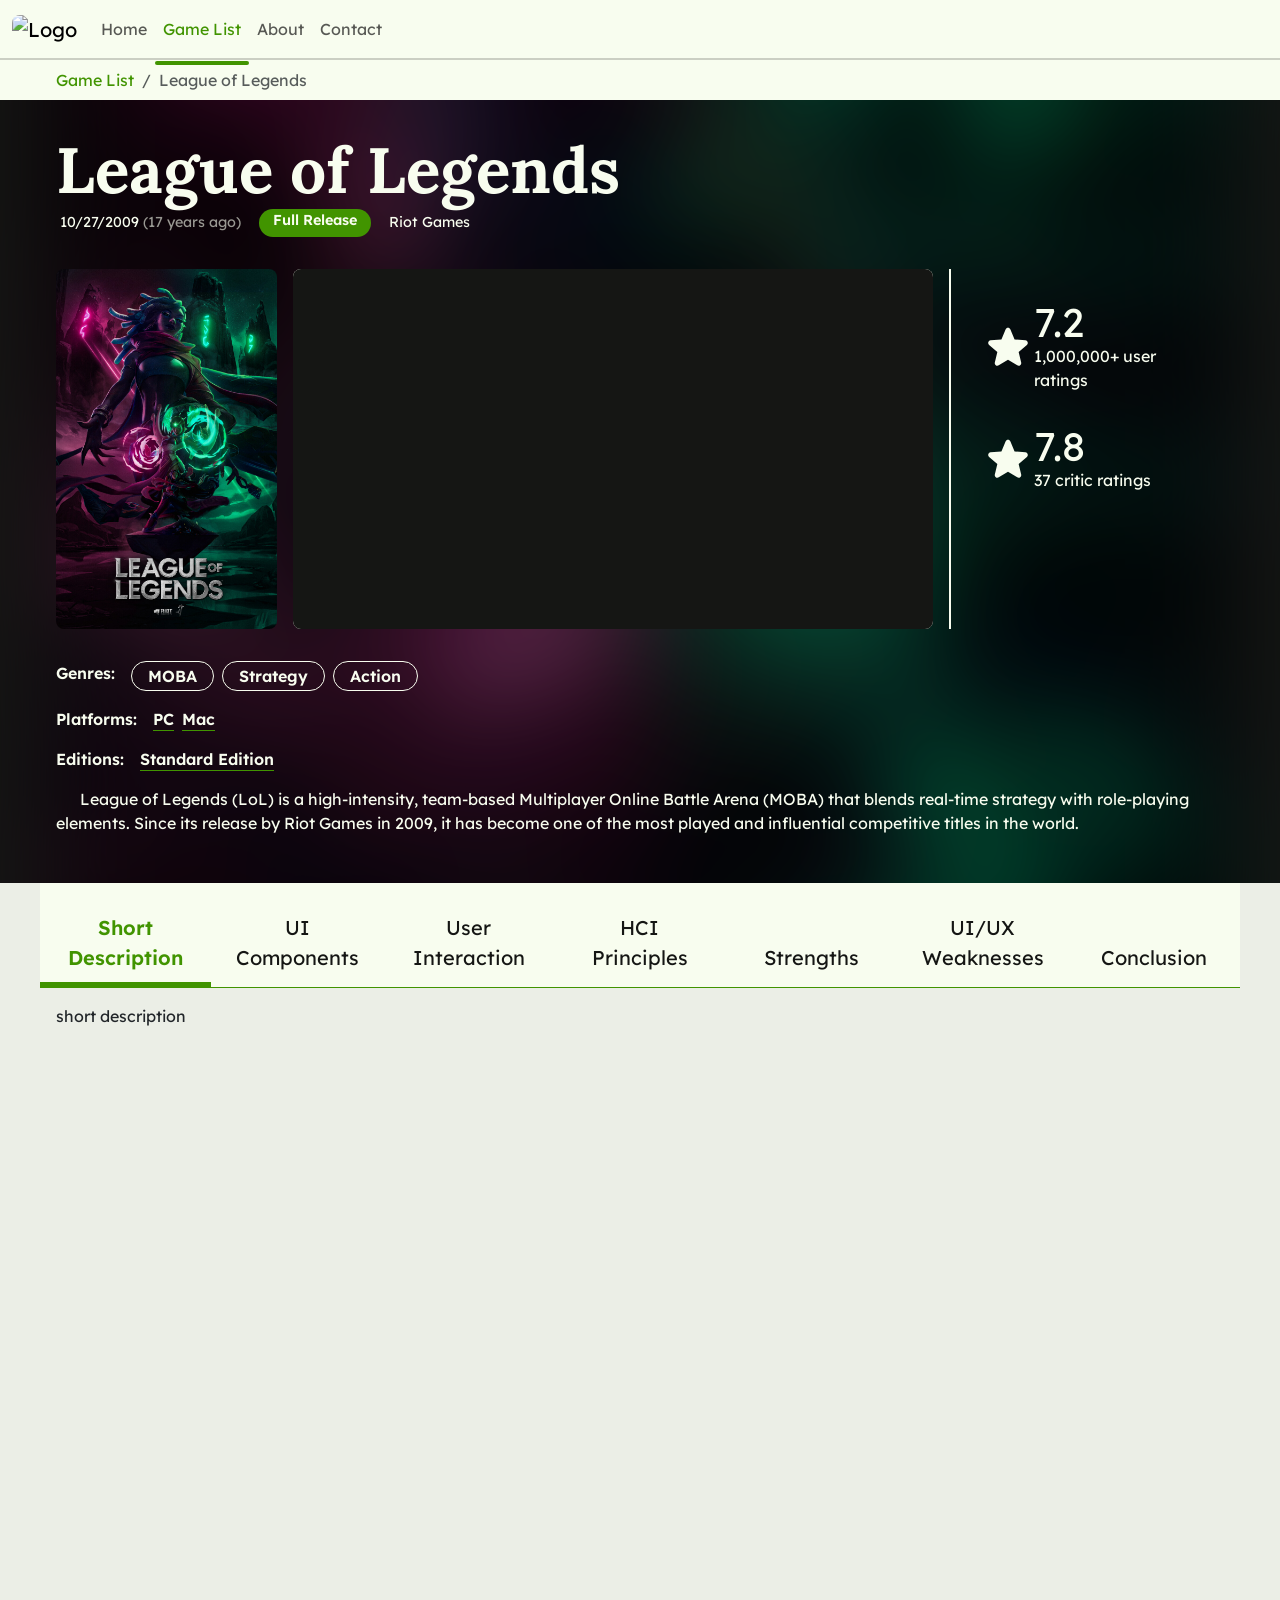
==== src/pages/gamesList/littleNightmares.html @ 5d8f6d29 "added 6 more pages" ====
<!doctype html>
<html lang="en">
  <head>
    <meta charset="UTF-8" />
    <meta name="viewport" content="width=device-width, initial-scale=1.0" />

    <link rel="preconnect" href="https://fonts.googleapis.com" />
    <link rel="preconnect" href="https://fonts.gstatic.com" crossorigin />
    <link
      href="https://fonts.googleapis.com/css2?family=DM+Serif+Display:ital@0;1&family=Inter:ital,opsz,wght@0,14..32,100..900;1,14..32,100..900&family=Lexend:wght@100..900&family=Lora:ital,wght@0,400..700;1,400..700&family=Manrope:wght@200..800&family=Spectral:ital,wght@0,200;0,300;0,400;0,500;0,600;0,700;0,800;1,200;1,300;1,400;1,500;1,600;1,700;1,800&display=swap"
      rel="stylesheet"
    />

    <link
      href="https://cdn.jsdelivr.net/npm/bootstrap@5.3.8/dist/css/bootstrap.min.css"
      rel="stylesheet"
      integrity="sha384-sRIl4kxILFvY47J16cr9ZwB07vP4J8+LH7qKQnuqkuIAvNWLzeN8tE5YBujZqJLB"
      crossorigin="anonymous"
    />
    <script
      src="https://cdn.jsdelivr.net/npm/bootstrap@5.3.8/dist/js/bootstrap.bundle.min.js"
      integrity="sha384-FKyoEForCGlyvwx9Hj09JcYn3nv7wiPVlz7YYwJrWVcXK/BmnVDxM+D2scQbITxI"
      crossorigin="anonymous"
    ></script>

    <link rel="stylesheet" href="../../styles/styles.css" type="text/css" />
    <link
      rel="stylesheet"
      href="../../styles/sizeChecker.css"
      type="text/css"
    />
    <link rel="stylesheet" href="../../styles/game.css" type="text/css" />

    <title id="title">League of Legends - GameUX</title>
  </head>

  <body>
    <header>
      <nav class="navbar navbar-light navbar-expand-lg">
        <div class="container-fluid">
          <a class="navbar-brand" href="../../index.html">
            <img
              src="../../../public/gameux.png"
              alt="Logo"
              class="navbar-logo"
            />
          </a>
          <button
            class="navbar-toggler"
            type="button"
            data-bs-toggle="collapse"
            data-bs-target="#navbarSupportedContent"
            aria-controls="navbarSupportedContent"
            aria-expanded="false"
            aria-label="Toggle navigation"
          >
            <span class="navbar-toggler-icon" style="width: 1em"></span>
          </button>
          <div class="collapse navbar-collapse" id="navbarSupportedContent">
            <ul class="navbar-nav">
              <li class="nav-item">
                <a class="nav-link" href="../../index.html">Home</a>
              </li>
              <li class="nav-item">
                <a class="nav-link active" href="../gameList.html">Game List</a>
              </li>
              <li class="nav-item"><a class="nav-link" href="#">About</a></li>
              <li class="nav-item"><a class="nav-link" href="#">Contact</a></li>
            </ul>
          </div>
        </div>
      </nav>
    </header>

    <nav
      class="breadcrumb-nav"
      aria-label="breadcrumb"
    >
      <ol class="breadcrumb">
        <li class="breadcrumb-item">
          <a href="../gameList.html">Game List</a>
        </li>
        <li class="breadcrumb-item active game-name">League of Legends</li>
      </ol>
    </nav>

    <main>
      <article class="wide">
        <section class="header-section">
          <img class="game-poster-content game-poster-background-style" />
          <h1 class="game-name game-name-header">League of Legends</h1>
          <div class="game-header">
            <span class="game-header-cont">
              <div class="game-info-bar">
                <span class="game-date-info">
                  <span class="date-released">October 27, 2009</span>
                  <span class="days-ago"></span>
                </span>
                <span class="game-badge">Full Release</span>
                <span class="publisher">Riot Games</span>
              </div>
            </span>
            <div class="game-header-rating">
              <table class="game-critic-rating-cont">
                <tr>
                  <td rowspan="2">
                    <svg
                      xmlns="http://www.w3.org/2000/svg"
                      viewBox="0 0 24 24"
                      fill="currentColor"
                    >
                      <path
                        fill-rule="evenodd"
                        d="M10.788 3.21c.448-1.077 1.976-1.077 2.424 0l2.082 5.006 5.404.434c1.164.093 1.636 1.545.749 2.305l-4.117 3.527 1.257 5.273c.271 1.136-.964 2.033-1.96 1.425L12 18.354 7.373 21.18c-.996.608-2.231-.29-1.96-1.425l1.257-5.273-4.117-3.527c-.887-.76-.415-2.212.749-2.305l5.404-.434 2.082-5.005Z"
                        clip-rule="evenodd"
                      />
                    </svg>
                  </td>
                  <td class="game-critic-rating">0</td>
                </tr>
                <tr>
                  <td class="game-critic-ratings">0 critic ratings</td>
                </tr>
              </table>
            </div>
          </div>
          <div class="video-game-container">
            <a class="game-poster" id="game-poster">
              <img
                class="game-poster-img"
                id="game-poster-img"
                alt="LoL Poster"
              />
            </a>
            <div class="game-video-wrp">
              <video class="game-video" id="game-video" controls>
                <source type="video/mp4" id="game-video-source" />
                Your browser does not support the video tag.
              </video>
              <iframe
                class="game-video"
                id="game-video-yt"
                frameborder="0"
                allowfullscreen
                hidden
              ></iframe>
            </div>

            <div class="game-rating">
              <table class="game-user-rating-cont">
                <tr>
                  <td rowspan="2">
                    <svg
                      xmlns="http://www.w3.org/2000/svg"
                      viewBox="0 0 24 24"
                      fill="currentColor"
                    >
                      <path
                        fill-rule="evenodd"
                        d="M10.788 3.21c.448-1.077 1.976-1.077 2.424 0l2.082 5.006 5.404.434c1.164.093 1.636 1.545.749 2.305l-4.117 3.527 1.257 5.273c.271 1.136-.964 2.033-1.96 1.425L12 18.354 7.373 21.18c-.996.608-2.231-.29-1.96-1.425l1.257-5.273-4.117-3.527c-.887-.76-.415-2.212.749-2.305l5.404-.434 2.082-5.005Z"
                        clip-rule="evenodd"
                      />
                    </svg>
                  </td>
                  <td class="game-user-rating">0</td>
                </tr>
                <tr>
                  <td class="game-user-ratings">0 user ratings</td>
                </tr>
              </table>
              <table class="game-critic-rating-cont">
                <tr>
                  <td rowspan="2">
                    <svg
                      xmlns="http://www.w3.org/2000/svg"
                      viewBox="0 0 24 24"
                      fill="currentColor"
                    >
                      <path
                        fill-rule="evenodd"
                        d="M10.788 3.21c.448-1.077 1.976-1.077 2.424 0l2.082 5.006 5.404.434c1.164.093 1.636 1.545.749 2.305l-4.117 3.527 1.257 5.273c.271 1.136-.964 2.033-1.96 1.425L12 18.354 7.373 21.18c-.996.608-2.231-.29-1.96-1.425l1.257-5.273-4.117-3.527c-.887-.76-.415-2.212.749-2.305l5.404-.434 2.082-5.005Z"
                        clip-rule="evenodd"
                      />
                    </svg>
                  </td>
                  <td class="game-critic-rating">0</td>
                </tr>
                <tr>
                  <td class="game-critic-ratings">0 critic ratings</td>
                </tr>
              </table>
            </div>
          </div>

          <ul class="game-list-data">
            <li class="game-list-data-item">
              Genres:
              <ul id="genres"></ul>
            </li>
            <li class="game-list-data-item">
              Platforms:
              <ul id="platforms"></ul>
            </li>
            <li class="game-list-data-item">
              Editions:
              <ul id="editions"></ul>
            </li>
          </ul>
          <p class="game-description" id="game-description"></p>
        </section>
      </article>

      <article>
        <div class="game-info-nav-wrap">
          <button
            class="game-info-nav-arrow left"
            id="game-info-nav-left"
            type="button"
            aria-label="Scroll left"
            hidden
          >
            <svg
              xmlns="http://www.w3.org/2000/svg"
              viewBox="0 0 24 24"
              fill="currentColor"
              aria-hidden="true"
            >
              <path
                fill-rule="evenodd"
                d="M15.78 19.28a.75.75 0 0 1-1.06 0L8.22 12.78a.75.75 0 0 1 0-1.06l6.5-6.5a.75.75 0 1 1 1.06 1.06L9.81 12l5.97 5.72a.75.75 0 0 1 0 1.56Z"
                clip-rule="evenodd"
              />
            </svg>
          </button>
          <nav class="game-info-nav" id="game-info-nav">
            <label
              ><input
                type="radio"
                name="game-section"
                value="short-description"
                checked="checked"
              />
              Short Description</label
            >
            <label
              ><input type="radio" name="game-section" value="ui-components" />
              UI Components</label
            >
            <label
              ><input
                type="radio"
                name="game-section"
                value="user-interaction"
              />
              User Interaction</label
            >
            <label
              ><input type="radio" name="game-section" value="hci-principles" />
              HCI Principles</label
            >
            <label
              ><input type="radio" name="game-section" value="strengths" />
              Strengths</label
            >
            <label
              ><input
                type="radio"
                name="game-section"
                value="ui-ux-weaknesses"
              />
              UI/UX Weaknesses</label
            >
            <label
              ><input type="radio" name="game-section" value="conclusion" />
              Conclusion</label
            >
          </nav>
          <button
            class="game-info-nav-arrow right"
            id="game-info-nav-right"
            type="button"
            aria-label="Scroll right"
            hidden
          >
            <svg
              xmlns="http://www.w3.org/2000/svg"
              viewBox="0 0 24 24"
              fill="currentColor"
              aria-hidden="true"
            >
              <path
                fill-rule="evenodd"
                d="M8.22 4.72a.75.75 0 0 1 1.06 0l6.5 6.5a.75.75 0 0 1 0 1.06l-6.5 6.5a.75.75 0 0 1-1.06-1.06L14.19 12 8.22 6.28a.75.75 0 0 1 0-1.56Z"
                clip-rule="evenodd"
              />
            </svg>
          </button>

          <div class="game-sections-stage">
            <section class="game-sections" id="short-description">
              short description
            </section>
            <section class="game-sections" id="ui-components">
              UI components
            </section>
            <section class="game-sections" id="user-interaction">
              user interaction
            </section>
            <section class="game-sections" id="hci-principles">
              hci principles
            </section>
            <section class="game-sections" id="strengths">strengths</section>
            <section class="game-sections" id="ui-ux-weaknesses">
              ui/ux weaknesses
            </section>
            <section class="game-sections" id="conclusion">conclusion</section>
          </div>
        </div>
      </article>
    </main>

    <footer></footer>

    <script>
      // VARIABLES
      const GAMENAME = "League of Legends";
      const DATERELEASED = "10/27/2009";
      const PUBLISHER = "Riot Games";
      const BADGE = "Full Release";
      const POSTERURL = "../../../public/posters/leagueOfLegends_poster.jpg";
      const POSTERALTTEXT = "League of Legends Poster";
      const VIDEOURL = "../../../public/videos/leagueOfLegends_trailer.mp4";
      const VIDEOURLYT =
        "https://www.youtube.com/embed/aR-KAldshAE?si=5cvXJkO97hidScvu";
      const YTVID = true;

      const GAMEUSERSTARS = "7.2";
      const GAMEUSERRATINGS = "1,000,000+";

      const HASCRITICS = true;
      const GAMECRITICSTARS = "7.8";
      const GAMECRITICRATINGS = "37";

      const GENRES = ["MOBA", "Strategy", "Action"];
      const PLATFORMS = ["PC", "Mac"];
      const EDITIONS = ["Standard Edition"];

      const DESCRIPTION =
        "League of Legends (LoL) is a high-intensity, team-based Multiplayer Online Battle Arena (MOBA) that blends real-time strategy with role-playing elements. Since its release by Riot Games in 2009, it has become one of the most played and influential competitive titles in the world.";

      // -- Document Variables --
      const sectionRadios = Array.from(
        document.querySelectorAll('input[name="game-section"]'),
      );
      const gameSections = Array.from(
        document.querySelectorAll(".game-sections"),
      );
      const gameInfoNav = document.getElementById("game-info-nav");
      const gameInfoNavLeft = document.getElementById("game-info-nav-left");
      const gameInfoNavRight = document.getElementById("game-info-nav-right");

      // -- Implementation --
      document.getElementById("title").textContent = GAMENAME + " - GameUX"; // Set page title
      for (let el of document.getElementsByClassName("game-name")) {
        el.textContent = GAMENAME;
      } // Set game name
      for (let el of document.getElementsByClassName("date-released")) {
        el.textContent = DATERELEASED;
      } // Set date released
      for (let el of document.getElementsByClassName("publisher")) {
        el.textContent = PUBLISHER;
      } // Set publisher
      for (let el of document.getElementsByClassName("game-badge")) {
        el.textContent = BADGE;
      } // Set badge
      for (let el of document.getElementsByClassName("game-user-rating")) {
        el.textContent = GAMEUSERSTARS;
      } // Set user rating
      for (let el of document.getElementsByClassName("game-user-ratings")) {
        el.textContent = GAMEUSERRATINGS + " user ratings";
      } // Set user ratings
      for (let el of document.getElementsByClassName("game-critic-rating")) {
        el.textContent = GAMECRITICSTARS;
      } // Set critic rating
      for (let el of document.getElementsByClassName("game-critic-ratings")) {
        el.textContent = GAMECRITICRATINGS + " critic ratings";
      } // Set critic ratings
      for (let el of document.getElementsByClassName("game-poster-content")) {
        el.src = POSTERURL;
      } // Set poster content
      document.getElementById("game-poster-img").src = POSTERURL; // Set poster image
      document.getElementById("game-poster-img").title =
        GAMENAME + " Game Poster"; // Set poster image title
      document.getElementById("game-poster").href = POSTERURL; // Set poster link
      document.getElementById("game-description").textContent = DESCRIPTION; // Set game description
      document.getElementById("game-poster-img").alt = POSTERALTTEXT;

      // Video / YouTube Toggle Logic
      const videoEl = document.getElementById("game-video");
      const videoSourceEl = document.getElementById("game-video-source");
      const ytEl = document.getElementById("game-video-yt");
      if (YTVID) {
        if (ytEl) {
          ytEl.src = VIDEOURLYT;
          ytEl.hidden = false;
        }
        if (videoEl) {
          videoEl.hidden = true;
          try {
            videoEl.pause();
          } catch (e) {}
        }
      } else {
        if (videoSourceEl) {
          videoSourceEl.src = VIDEOURL;
        }
        if (videoEl) {
          videoEl.hidden = false;
          try {
            videoEl.load();
          } catch (e) {}
        }
        if (ytEl) {
          ytEl.hidden = true;
          ytEl.src = "";
        }
      }

      // Lists
      for (let genre of GENRES) {
        // Set genres
        let li = document.createElement("li");
        li.textContent = genre;
        document.getElementById("genres").appendChild(li);
      }

      for (let platform of PLATFORMS) {
        // Set platforms
        let li = document.createElement("li");
        li.textContent = platform;
        document.getElementById("platforms").appendChild(li);
      }

      for (let edition of EDITIONS) {
        // Set editions
        let li = document.createElement("li");
        li.textContent = edition;
        document.getElementById("editions").appendChild(li);
      }

      // Critic Visibility
      if (!HASCRITICS) {
        for (let el of document.getElementsByClassName(
          "game-critic-rating-cont",
        )) {
          el.classList.add("hidden");
        }
      }

      // Days/Years Calculation
      let timeDiff = new Date().getTime() - new Date(DATERELEASED).getTime();
      let daysAgo = Math.floor(timeDiff / (1000 * 3600 * 24));
      if (daysAgo > 365) {
        let yearsAgo = Math.floor(daysAgo / 365);
        for (let el of document.getElementsByClassName("days-ago")) {
          el.textContent = "(" + yearsAgo + " years ago)";
        }
      } else {
        for (let el of document.getElementsByClassName("days-ago")) {
          el.textContent = "(" + daysAgo + " days ago)";
        }
      }

      // Section Navigation
      function showGameSection(sectionId) {
        for (let section of gameSections) {
          let isActive = section.id === sectionId;
          section.classList.toggle("is-active", isActive);
          section.setAttribute("aria-hidden", String(!isActive));
        }
      }

      const defaultSection = document.querySelector(
        'input[name="game-section"]:checked',
      );
      showGameSection(
        defaultSection ? defaultSection.value : "short-description",
      );

      for (let radio of sectionRadios) {
        radio.addEventListener("change", () => {
          if (!radio.checked) {
            return;
          }
          showGameSection(radio.value);
        });
      }

      // Scroll Navigation Arrows
      function updateGameInfoNavArrows() {
        if (!gameInfoNav || !gameInfoNavLeft || !gameInfoNavRight) {
          return;
        }

        const maxScrollLeft = gameInfoNav.scrollWidth - gameInfoNav.clientWidth;
        const canScroll = maxScrollLeft > 1;
        const canScrollLeft = canScroll && gameInfoNav.scrollLeft > 1;
        const canScrollRight =
          canScroll && gameInfoNav.scrollLeft < maxScrollLeft - 1;

        gameInfoNavLeft.hidden = !canScrollLeft;
        gameInfoNavRight.hidden = !canScrollRight;
      }

      function scrollGameInfoNavBy(distance) {
        if (!gameInfoNav) {
          return;
        }
        gameInfoNav.scrollBy({ left: distance, behavior: "smooth" });
      }

      if (gameInfoNav && gameInfoNavLeft && gameInfoNavRight) {
        gameInfoNav.addEventListener("scroll", updateGameInfoNavArrows);
        gameInfoNavLeft.addEventListener("click", () => {
          scrollGameInfoNavBy(
            -Math.max(200, Math.floor(gameInfoNav.clientWidth * 0.5)),
          );
        });
        gameInfoNavRight.addEventListener("click", () => {
          scrollGameInfoNavBy(
            Math.max(200, Math.floor(gameInfoNav.clientWidth * 0.5)),
          );
        });
        window.addEventListener("resize", updateGameInfoNavArrows);
        updateGameInfoNavArrows();
      }
    </script>
  </body>
</html>
---- src/styles/styles.css ----
/* :root,
[data-bs-theme=light] {
  --bs-blue: #0d6efd;
  --bs-indigo: #6610f2;
  --bs-purple: #6f42c1;
  --bs-pink: #d63384;
  --bs-red: #dc3545;
  --bs-orange: #fd7e14;
  --bs-yellow: #ffc107;
  --bs-green: #198754;
  --bs-teal: #20c997;
  --bs-cyan: #0dcaf0;
  --bs-black: #000;
  --bs-white: #fff;
  --bs-gray: #6c757d;
  --bs-gray-dark: #343a40;
  --bs-gray-100: #f8f9fa;
  --bs-gray-200: #e9ecef;
  --bs-gray-300: #dee2e6;
  --bs-gray-400: #ced4da;
  --bs-gray-500: #adb5bd;
  --bs-gray-600: #6c757d;
  --bs-gray-700: #495057;
  --bs-gray-800: #343a40;
  --bs-gray-900: #212529;
  --bs-primary: #0d6efd;
  --bs-secondary: #6c757d;
  --bs-success: #198754;
  --bs-info: #0dcaf0;
  --bs-warning: #ffc107;
  --bs-danger: #dc3545;
  --bs-light: #f8f9fa;
  --bs-dark: #212529;
  --bs-primary-rgb: 13, 110, 253;
  --bs-secondary-rgb: 108, 117, 125;
  --bs-success-rgb: 25, 135, 84;
  --bs-info-rgb: 13, 202, 240;
  --bs-warning-rgb: 255, 193, 7;
  --bs-danger-rgb: 220, 53, 69;
  --bs-light-rgb: 248, 249, 250;
  --bs-dark-rgb: 33, 37, 41;
  --bs-primary-text-emphasis: #052c65;
  --bs-secondary-text-emphasis: #2b2f32;
  --bs-success-text-emphasis: #0a3622;
  --bs-info-text-emphasis: #055160;
  --bs-warning-text-emphasis: #664d03;
  --bs-danger-text-emphasis: #58151c;
  --bs-light-text-emphasis: #495057;
  --bs-dark-text-emphasis: #495057;
  --bs-primary-bg-subtle: #cfe2ff;
  --bs-secondary-bg-subtle: #e2e3e5;
  --bs-success-bg-subtle: #d1e7dd;
  --bs-info-bg-subtle: #cff4fc;
  --bs-warning-bg-subtle: #fff3cd;
  --bs-danger-bg-subtle: #f8d7da;
  --bs-light-bg-subtle: #fcfcfd;
  --bs-dark-bg-subtle: #ced4da;
  --bs-primary-border-subtle: #9ec5fe;
  --bs-secondary-border-subtle: #c4c8cb;
  --bs-success-border-subtle: #a3cfbb;
  --bs-info-border-subtle: #9eeaf9;
  --bs-warning-border-subtle: #ffe69c;
  --bs-danger-border-subtle: #f1aeb5;
  --bs-light-border-subtle: #e9ecef;
  --bs-dark-border-subtle: #adb5bd;
  --bs-white-rgb: 255, 255, 255;
  --bs-black-rgb: 0, 0, 0;
  --bs-font-sans-serif: system-ui, -apple-system, "Segoe UI", Roboto, "Helvetica Neue", "Noto Sans", "Liberation Sans", Arial, sans-serif, "Apple Color Emoji", "Segoe UI Emoji", "Segoe UI Symbol", "Noto Color Emoji";
  --bs-font-monospace: SFMono-Regular, Menlo, Monaco, Consolas, "Liberation Mono", "Courier New", monospace;
  --bs-gradient: linear-gradient(180deg, rgba(255, 255, 255, 0.15), rgba(255, 255, 255, 0));
  --bs-body-font-family: var(--bs-font-sans-serif);
  --bs-body-font-size: 1rem;
  --bs-body-font-weight: 400;
  --bs-body-line-height: 1.5;
  --bs-body-color: var(--bs-gray-900);
  --bs-body-color-rgb: 33, 37, 41;
  --bs-body-bg: var(--bs-white);
  --bs-body-bg-rgb: 255, 255, 255;
  --bs-emphasis-color: #000;
  --bs-emphasis-color-rgb: 0, 0, 0;
  --bs-secondary-color: rgba(33, 37, 41, 0.75);
  --bs-secondary-color-rgb: 33, 37, 41;
  --bs-secondary-bg: var(--bs-gray-200);
  --bs-secondary-bg-rgb: 233, 236, 239;
  --bs-tertiary-color: rgba(33, 37, 41, 0.5);
  --bs-tertiary-color-rgb: 33, 37, 41;
  --bs-tertiary-bg: var(--bs-gray-100);
  --bs-tertiary-bg-rgb: 248, 249, 250;
  --bs-heading-color: inherit;
  --bs-link-color: #0d6efd;
  --bs-link-color-rgb: 13, 110, 253;
  --bs-link-decoration: underline;
  --bs-link-hover-color: #0a58ca;
  --bs-link-hover-color-rgb: 10, 88, 202;
  --bs-code-color: #d63384;
  --bs-highlight-color: #212529;
  --bs-highlight-bg: #fff3cd;
  --bs-border-width: 1px;
  --bs-border-style: solid;
  --bs-border-color: #dee2e6;
  --bs-border-color-translucent: rgba(0, 0, 0, 0.175);
  --bs-border-radius: 0.375rem;
  --bs-border-radius-sm: 0.25rem;
  --bs-border-radius-lg: 0.5rem;
  --bs-border-radius-xl: 1rem;
  --bs-border-radius-xxl: 2rem;
  --bs-border-radius-2xl: var(--bs-border-radius-xxl);
  --bs-border-radius-pill: 50rem;
  --bs-box-shadow: 0 0.5rem 1rem rgba(0, 0, 0, 0.15);
  --bs-box-shadow-sm: 0 0.125rem 0.25rem rgba(0, 0, 0, 0.075);
  --bs-box-shadow-lg: 0 1rem 3rem rgba(0, 0, 0, 0.175);
  --bs-box-shadow-inset: inset 0 1px 2px rgba(0, 0, 0, 0.075);
  --bs-focus-ring-width: 0.25rem;
  --bs-focus-ring-opacity: 0.25;
  --bs-focus-ring-color: rgba(13, 110, 253, 0.25);
  --bs-form-valid-color: #198754;
  --bs-form-valid-border-color: #198754;
  --bs-form-invalid-color: #dc3545;
  --bs-form-invalid-border-color: #dc3545;
}

[data-bs-theme=dark] {
  color-scheme: dark;
  --bs-body-color: #dee2e6;
  --bs-body-color-rgb: 222, 226, 230;
  --bs-body-bg: #212529;
  --bs-body-bg-rgb: 33, 37, 41;
  --bs-emphasis-color: #fff;
  --bs-emphasis-color-rgb: 255, 255, 255;
  --bs-secondary-color: rgba(222, 226, 230, 0.75);
  --bs-secondary-color-rgb: 222, 226, 230;
  --bs-secondary-bg: #343a40;
  --bs-secondary-bg-rgb: 52, 58, 64;
  --bs-tertiary-color: rgba(222, 226, 230, 0.5);
  --bs-tertiary-color-rgb: 222, 226, 230;
  --bs-tertiary-bg: #2b3035;
  --bs-tertiary-bg-rgb: 43, 48, 53;
  --bs-primary-text-emphasis: #6ea8fe;
  --bs-secondary-text-emphasis: #a7acb1;
  --bs-success-text-emphasis: #75b798;
  --bs-info-text-emphasis: #6edff6;
  --bs-warning-text-emphasis: #ffda6a;
  --bs-danger-text-emphasis: #ea868f;
  --bs-light-text-emphasis: #f8f9fa;
  --bs-dark-text-emphasis: #dee2e6;
  --bs-primary-bg-subtle: #031633;
  --bs-secondary-bg-subtle: #161719;
  --bs-success-bg-subtle: #051b11;
  --bs-info-bg-subtle: #032830;
  --bs-warning-bg-subtle: #332701;
  --bs-danger-bg-subtle: #2c0b0e;
  --bs-light-bg-subtle: #343a40;
  --bs-dark-bg-subtle: #1a1d20;
  --bs-primary-border-subtle: #084298;
  --bs-secondary-border-subtle: #41464b;
  --bs-success-border-subtle: #0f5132;
  --bs-info-border-subtle: #087990;
  --bs-warning-border-subtle: #997404;
  --bs-danger-border-subtle: #842029;
  --bs-light-border-subtle: #495057;
  --bs-dark-border-subtle: #343a40;
  --bs-heading-color: inherit;
  --bs-link-color: #6ea8fe;
  --bs-link-hover-color: #8bb9fe;
  --bs-link-color-rgb: 110, 168, 254;
  --bs-link-hover-color-rgb: 139, 185, 254;
  --bs-code-color: #e685b5;
  --bs-highlight-color: #dee2e6;
  --bs-highlight-bg: #664d03;
  --bs-border-color: #495057;
  --bs-border-color-translucent: rgba(255, 255, 255, 0.15);
  --bs-form-valid-color: #75b798;
  --bs-form-valid-border-color: #75b798;
  --bs-form-invalid-color: #ea868f;
  --bs-form-invalid-border-color: #ea868f;
} */

:root, [data-bs-theme=light] {
  --t-color-base-100: oklch(98.71% 0.02 123.72);
  --t-color-base-200: oklch(94.461% 0.011 123.764);
  --t-color-base-300: oklch(84.89% 0.017 123.72);
  --t-color-dark: oklch(19.742% 0.004 123.72);
  --t-color-light: oklch(98.71% 0.02 123.72);
  --t-color-base-content: oklch(19.742% 0.004 123.72);
  --t-color-primary: oklch(58.92% 0.199 134.6);
  --t-color-primary-content: oklch(11.784% 0.039 134.6);
  --t-color-secondary: oklch(77.75% 0.196 111.09);
  --t-color-secondary-content: oklch(15.55% 0.039 111.09);
  --t-color-accent: oklch(85.39% 0.201 100.73);
  --t-color-accent-content: oklch(17.078% 0.04 100.73);
  --t-color-neutral: oklch(30.98% 0.075 108.6);
  --t-color-neutral-content: oklch(86.196% 0.015 108.6);
  --t-color-info: oklch(86.19% 0.047 224.14);
  --t-color-info-content: oklch(17.238% 0.009 224.14);
  --t-color-success: oklch(86.19% 0.047 157.85);
  --t-color-success-content: oklch(17.238% 0.009 157.85);
  --t-color-warning: oklch(86.19% 0.047 102.15);
  --t-color-warning-content: oklch(17.238% 0.009 102.15);
  --t-color-error: oklch(86.19% 0.047 25.85);
  --t-color-error-content: oklch(17.238% 0.009 25.85);
  --t-radius-selector: 1rem;
  --t-radius-field: 0.5rem;
  --t-radius-box: 1rem;
  --t-size-selector: 0.25rem;
  --t-size-field: 0.25rem;
  --t-border: 1px;
  --t-depth: 0;
  --t-noise: 0;

  --bs-font-sans-serif: "Lexend", "Manrope", "Inter", sans-serif !important;
  --bs-font-serif: "Lora", "DM Serif", "Spectral", serif !important;

  --t-maxwidth: 75rem;
}

h1, h2, h3, h4, h5, h6 {
  font-family: var(--bs-font-serif);
}

body {
  background-color: var(--t-color-base-200) !important;
  scroll-behavior: smooth;
}

header {
  position: sticky;
  top: 0;
  z-index: 999;
}

main {
  width: 100%;
  display: flex;
  flex-direction: column;
  justify-content: center;
}

article {
  width: 100%;
  max-width: var(--t-maxwidth);
  margin: auto;

  &.wide {
    width: 100%;
    max-width: 100%;
    background-color: var(--t-color-base-300);

    & section {
      width: 100%;
      max-width: var(--t-maxwidth);
      margin: auto;
    }
  }
}

section { /* Hero */
  min-height: 100vh;
  width: 100%;
  /* background-color: var(--t-color-base-300); */
  max-width: 1280px;
  padding-left: 1em;
  padding-right: 1em;
  position: relative;

  &.wide {
    max-width: 100%;
  }
}

.navbar-logo {
  height: 2em;
  width: auto;
  border-radius: 0.5rem;
}

.navbar {
  background-color: var(--t-color-base-100) !important;
  border-bottom: 2px solid var(--t-color-base-300);
  transition: background-color 0.3s ease, border-bottom 0.3s ease;
}

@media (width >= 62rem) { /* above lg */
  .navbar-collapse {
    margin-left: auto;
  }

  .nav-item {
    position: relative;

    &:hover:not(:has(.nav-link.active)) {
      &::after {
        width: 1em;
        left: calc(50% - 0.5em);
        opacity: 1;
      }
    }

    &::after {
      content: '';
      position: absolute;
      width: 0.25em;
      height: 4px;
      bottom: -1em;
      left: calc(50% - 0.125em);
      border-radius: 0.5em;
      opacity: 0;
      background-color: var(--t-color-secondary);
      transition: width 0.3s ease, left 0.3s ease, bottom 0.1s ease, opacity 0.1s ease;
    }

    &:has(.nav-link.active) {
      &::after {
        width: 100%;
        background-color: var(--t-color-primary);
        left: 0;
        opacity: 1;
      }

      .nav-link {
        color: var(--t-color-primary) !important;
      }
    }
  }
}

@media (width < 62rem) {
  .navbar-brand::after {
    content: 'Game UX Atlas';
    font-weight: 600;
    color: var(--t-color-primary)
  }

  .nav-item {
    position: relative;
    display: flex;
    flex-direction: row;
    
    & .nav-link {
      padding-left: 1.5em;
    }

    &:has(.nav-link.active) {
      &::before {
          background-color: var(--t-color-primary);
          opacity: 1;
          height: 100%;
          top: 0;
      }

      & .nav-link {
          color: var(--t-color-primary) !important;
      }
    }

    &:has(.nav-link:hover:not(.active)) {
      &::before {
        height: 1em;
        top: calc(50% - 0.5em);
        opacity: 1;
      }
    }

    &::before {
      content: '';
      display: block;
      position: absolute;
      width: 5px;
      border-radius: 0.5em;
      margin-right: 1em;
      opacity: 0;
      height: 0;
      left: 0;
      top: 50%;
      background-color: var(--t-color-secondary);
      transition: top 0.3s ease, opacity 0.1s ease-in-out, height 0.3s ease-in-out;
    }
  }
}
---- src/styles/game.css ----
article {
    width: 100%;
    max-width: var(--t-maxwidth);
}

p {
    margin: 0;
    text-indent: 1.5em;
}

article:has( .header-section) {
    background-color: var(--t-color-dark);
    color: var(--t-color-light);
    overflow: hidden;

    & section>*:not(.game-poster-background-style) {
        position: relative;
        z-index: 2;
    }
}

nav.game-info-nav {
    display: flex;
    flex-wrap: nowrap;
    overflow-x: scroll;
    overflow-y: visible;
    scrollbar-width: none; /* Firefox */
    /* -ms-overflow-style: none; */
    background-color: var(--t-color-base-100);
    z-index: 3;

    & label {
        font-size: clamp(0.9rem, 2vw, 1.25rem);
        padding: 0.75em 1em;
        width: calc(100% / 7);
        min-width: 7em;
        text-align: center;
        cursor: pointer;
        padding-top: 1.5em;
        display: flex;
        flex-direction: column;
        justify-content: end;
        position: relative;
        overflow-y: visible;
        color: var(--t-color-dark);

        &:has( input[type="radio"]:checked) {
            color: var(--t-color-primary);
            font-weight: 600;
            &::after {
                height: 0.3em;
            }
        }

        &::after {
            content: '';
            display: block;
            position: absolute;
            width: 100%;
            height: 1px;
            background-color: var(--t-color-primary);
            bottom: 0;
            left: 0;
            transition: height 0.2s ease;
        }
    }

    & input[type="radio"] {
        display: none;
    }
}

footer {
    width: 100%;
    min-height: 5em;
    background-color: var(--t-color-base-300);

    & h6 {
        font-weight: 900;
        font-size: 1.25em;
        margin: 0;
        padding: 1em;
        text-align: center;
        color: var(--t-color-primary)
    }

    & .footer-info {
        display: flex;
        justify-content: center;
        gap: 1em;
        padding: 1em;
        border-top: 1px solid var(--t-color-base-200);

        & span::before {
            content: '•';
            margin-right: 1em;
        }
        & span:first-child::before {
            content: '';
            margin-right: 0;
        }
    }
}

.game-sections {
    &#short-description {

        &>h2 {
            font-weight: 900;
            font-size: 2.5em;
        }
        &>p {
            text-align: justify;
            margin-bottom: 1em;
        }
        &>.list-style {
            list-style: none;
            float: right;
            background-color: var(--t-color-base-100);
            padding: 2em;
            margin-left: 2em;
            margin-bottom: 2em;
            border-radius: 0.5em;
            border: 1px solid var(--t-color-base-300);
            
            &>h6 {
                font-weight: 900;
            }

            &>li {
                margin-left: 1em;
                margin-bottom: 1em;
                position: relative;

                &::before {
                    content: '';
                    display: block;
                    position: absolute;
                    width: 0.2em;
                    height: 1em;
                    background-color: var(--t-color-primary);
                    border-radius: 1em;
                    left: -0.75em;
                    top: calc(50% - 0.5em);
                }
            }
        }
    }
    
    &#ui-components {
        &>h2 {
            font-weight: 900;
            font-size: 2.5em;
        }
    }
}

.metrics-list {
    list-style: none;
    padding: 0;
    display: flex;
    gap: 2em;

    &>li {
        display: flex;
        flex-direction: column;
        gap: 0.25em;
        background-color: var(--t-color-base-100);
        padding: 1em;
        border-radius: 0.5em;
        border: 1px solid var(--t-color-base-300);

        &>.value {
            font-size: 1.5em;
            font-weight: 600;
        }
    }   
}

.game-info-nav-wrap {
    position: relative;
    width: 100%;
    max-width: 75rem;
    margin: auto;
}

.game-info-nav-arrow {
    position: absolute;
    top: 50%;
    transform: translateY(-50%);
    z-index: 4;
    width: 2rem;
    height: 2rem;
    border: none;
    border-radius: 999px;
    background-color: rgba(0, 0, 0, 0.65);
    color: #fff;
    display: inline-flex;
    align-items: center;
    justify-content: center;
    cursor: pointer;
    transition: opacity 160ms ease;
}

.game-info-nav-arrow[hidden] {
    opacity: 0;
    pointer-events: none;
}

.game-info-nav-arrow.left {
    left: 0.5rem;
}

.game-info-nav-arrow.right {
    right: 0.5rem;
}

.game-info-nav-arrow svg {
    width: 1rem;
    height: 1rem;
}

.game-sections {
    display: none;
    padding-top: 1em;
}

.game-sections.is-active {
    display: block;
}

.header-section {
    padding-top: 2em;
    box-sizing: border-box;
    width: 100%;
    /* min-height: calc(100vh - 5em) !important; */
    min-height: 0 !important;
    background-color: transparent;
}

.breadcrumb-item a {
    text-decoration: none;
    color: var(--t-color-primary);

    &:hover {
        text-decoration: underline;
    }
} 

.breadcrumb-nav {
    background-color: var(--t-color-base-100);
    padding: 0.5em 0;

    & .breadcrumb {
        max-width: var(--t-maxwidth);
        margin: auto;
        margin-bottom: 0;
        padding: 0 1em;
    }
}

.game-name-header {
    font-weight: 900;
    font-size: clamp(2.75rem, 10vw, 4rem);
    margin-bottom: 0;
}

.game-badge {
    background-color: var(--t-color-primary);
    color: var(--t-color-base-100);
    font-weight: 600;
    padding: 0.125em 1em !important;
    border-radius: 10em;
    width: fit-content;
    text-wrap: nowrap;
}

.game-info-bar {
    display: flex;
    gap: 1em;
    font-size: 0.9em;
    &>span {
        padding: 0.25em;
        text-wrap: nowrap;
    }
}

.days-ago {
    opacity: 0.6;
    z-index: 1;
}

.video-game-container {
    display: flex;
    justify-content: center;
    gap: 1em;
    margin-bottom: 2em;
}

.game-poster-background-style {
    position: absolute;
    left: 0;
    top: -50%;
    width: 100%;
    height: auto;
    background-size: cover;
    background-position: center;
    filter: blur(3em) brightness(0.5);
    z-index: 1 !important;
}

.game-poster {
    display: block;
    width: 100%;
    max-width: 20em;
    height: auto;
    border-radius: 0.5em;
    aspect-ratio: 2/3;
    background-color: var(--t-color-base-100);
    overflow: hidden;
}

.game-video-wrapper {
    display: block;
    width: 100%;
    max-width: 40em;
    height: auto;
    border-radius: 0.5em;
    background-color: var(--t-color-base-100);
    aspect-ratio: 16/9;
    position: relative;
    
    &.hidden {
        visibility: hidden;
        z-index: -1;
        position: absolute;
    }
}

/* @media (max-width: 62rem) {
    .game-video-wrapper {
        padding-bottom: 56.25%; 
    }
} */

.game-info-nav-container {
    position: relative;
    background-color: var(--t-color-base-100);
    width: 100%;
}

.game-video {
    display: block;
    width: 100%;
    height: 100%;
    background-color: var(--t-color-dark);
    object-fit: cover;
}

.game-video-wrp {
    display: block;
    width: 40em;
    min-width: 40em;
    height: auto;
    border-radius: 0.5em;
    background-color: var(--t-color-base-100);
    aspect-ratio: 16/9;
    position: relative;
    overflow: hidden;
    
    &.hidden {
        visibility: hidden;
        z-index: -1;
        position: absolute;
    }
}

.game-video-wrapper {
    position: relative;
    width: 100%;
    max-width: 40em; 
    padding-bottom: 22.5%;
    height: auto;
    overflow: auto;
    border-radius: 0.5em;
    background-color: var(--t-color-base-100);
    aspect-ratio: 16/9;
}

@media (max-width: 62rem) {
    .game-video-wrapper {
        padding-bottom: 56.25%; 
    }
}

.game-video-wrapper iframe {
    position: absolute;
    top: 0;
    left: 0;
    width: 100%;
    height: 100%;
    border: 0;
}

.game-rating {
    width: 100%;
    height: auto;
    border-left: 2px solid var(--t-color-light);
    padding: 2em;
    display: flex;
    gap: 2em;
    flex-direction: column;
    color: var(--t-color-light);
}

.game-header {
    display: flex;
    gap: 1em;
    flex-direction: row;
    justify-content: space-between;
    margin-bottom: 2em;
}

.game-header-rating {
    visibility: hidden;
    display: block;
    width: 50%;
    height: auto;
    z-index: -1;
    position: absolute;
}

.game-user-rating-cont {
    display: block;
    width: fit-content;

    & .game-user-rating {
        font-size: 2.5em;
        line-height: 1em;
    }
    & svg {
        height: 3em;
        width: auto;
        aspect-ratio: 1/1;
    }
}

.game-sections {
    padding-top: 1em;
}

.game-list-data {
    list-style: none;
    padding: 0;
    gap: 1em;
    display: flex;
    flex-direction: column;
}

.game-poster-img {
    width: 100%;
    height: 100%;
    object-fit: cover;
}

.game-description {
    margin-bottom: 3em;
}

.game-list-data-item {
    font-weight: 600;
    display: flex;
    flex-direction: row;
    gap: 1em;

    & ul:not(#genres) {
        list-style: none;
        padding: 0;
        gap: 0.5em;
        display: flex;
        flex-direction: row;
        flex-wrap: wrap;
        
        & li {
            position: relative;
            &::after {
                content: '';
                display: block;
                position: absolute;
                width: 100%;
                background-color: var(--t-color-primary);
                height: 1px;
                bottom: 0.01em;
            }
        }
    }

    & ul#genres {
        list-style: none;
        padding: 0;
        gap: 0.5em;
        display: flex;
        flex-direction: row;
        flex-wrap: wrap;

        & li {
            display: inline-block;
            padding: 0.125em 1em;
            border-radius: 10em;
            /* border: 1px solid var(--t-color-primary); */
            border: 1px solid var(--t-color-light);
            color: var(--t-color-light);
        }
    }
}

.game-critic-rating-cont {
    display: block;
    width: fit-content;

    &.hidden {
        visibility: hidden;
        z-index: -1;
    }

    & .game-critic-rating {
        font-size: 2.5em;
        line-height: 1em;
    }
    & svg {
        height: 3em;
        width: auto;
        aspect-ratio: 1/1;
    }
}

@media (width < 1179px) {
    .game-header {
        flex-direction: column;
        gap: 0.5em;
    }
    .game-header-rating {
        visibility: visible;
        width: 100%;
        display: flex;
        flex-direction: row;
        align-items: end;
        gap: 2em;
        z-index: 1;
        position: relative;
    }
    .game-rating {
        visibility: hidden;
        z-index: -1;
        position: absolute;
    }
}

@media (width < 36rem) { /* sm */
    .game-header {
        flex-direction: row;
    }
    .game-info-bar {
        flex-direction: column;
        gap: 0.25em;
    }
    .metrics-list {
        flex-direction: column;

        & .value {
            font-size: 5em;
            font-weight: 600;
        }
    }
    .game-header-rating {
        width: 50%;
        flex-direction: column;

        & .game-critic-rating-cont {
            position: absolute;
            z-index: -1;
            visibility: hidden;
        }
    }
}

@media (width < 62rem) { /* md and below */
    .video-game-container {
        flex-direction: column;
        align-items: center;
    }
    .game-video-wrp {
        width: 100%;
        max-width: 40em;
        min-width: 0;
    }
}
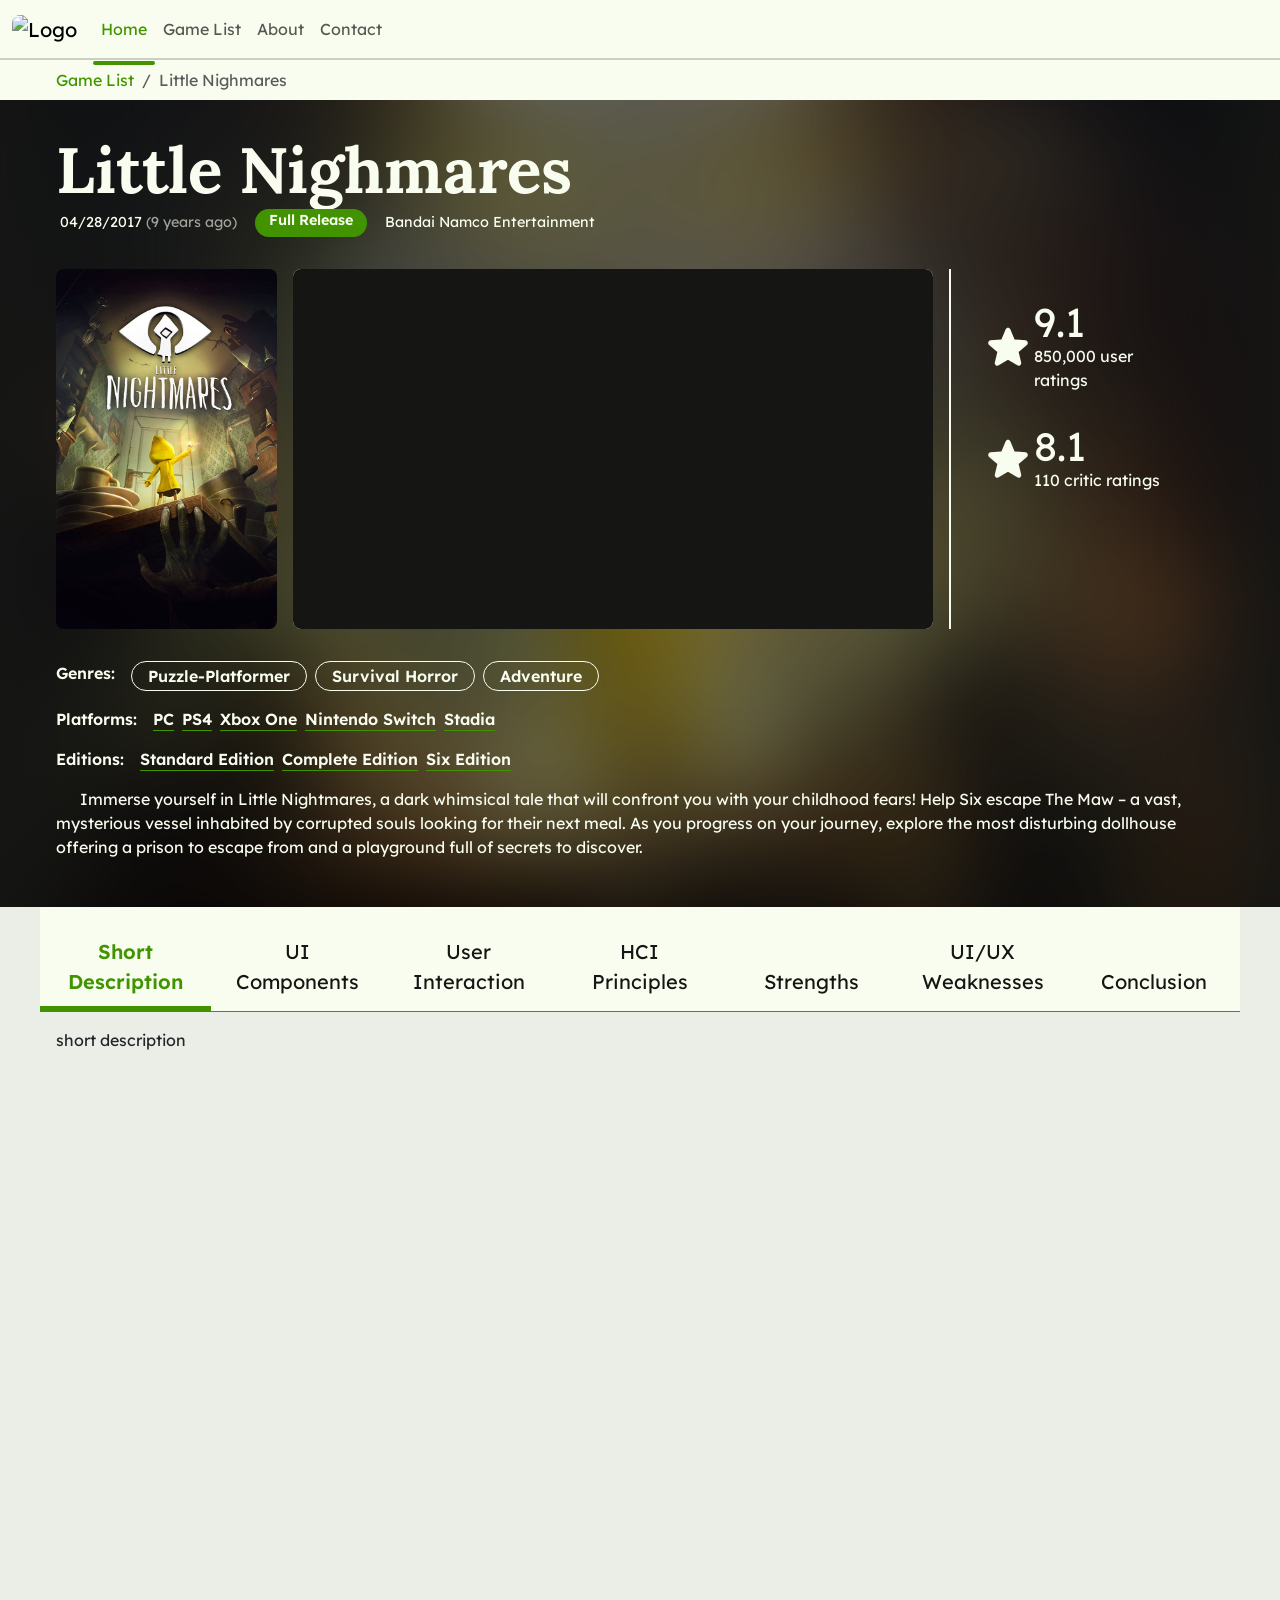
==== commit b169f804: "Revised Minecraft and Little Nightmares pages" ====
--- a/src/pages/gamesList/littleNightmares.html
+++ b/src/pages/gamesList/littleNightmares.html
@@ -1,539 +1,397 @@
-<!doctype html>
+<!DOCTYPE html>
 <html lang="en">
-  <head>
-    <meta charset="UTF-8" />
-    <meta name="viewport" content="width=device-width, initial-scale=1.0" />
-
-    <link rel="preconnect" href="https://fonts.googleapis.com" />
-    <link rel="preconnect" href="https://fonts.gstatic.com" crossorigin />
+
+<head>
+    <meta charset="UTF-8">
+    <meta name="viewport" content="width=device-width, initial-scale=1.0">
+
+    <!-- Google Fonts -->
+    <link rel="preconnect" href="https://fonts.googleapis.com">
+    <link rel="preconnect" href="https://fonts.gstatic.com" crossorigin>
     <link
-      href="https://fonts.googleapis.com/css2?family=DM+Serif+Display:ital@0;1&family=Inter:ital,opsz,wght@0,14..32,100..900;1,14..32,100..900&family=Lexend:wght@100..900&family=Lora:ital,wght@0,400..700;1,400..700&family=Manrope:wght@200..800&family=Spectral:ital,wght@0,200;0,300;0,400;0,500;0,600;0,700;0,800;1,200;1,300;1,400;1,500;1,600;1,700;1,800&display=swap"
-      rel="stylesheet"
-    />
-
-    <link
-      href="https://cdn.jsdelivr.net/npm/bootstrap@5.3.8/dist/css/bootstrap.min.css"
-      rel="stylesheet"
-      integrity="sha384-sRIl4kxILFvY47J16cr9ZwB07vP4J8+LH7qKQnuqkuIAvNWLzeN8tE5YBujZqJLB"
-      crossorigin="anonymous"
-    />
-    <script
-      src="https://cdn.jsdelivr.net/npm/bootstrap@5.3.8/dist/js/bootstrap.bundle.min.js"
-      integrity="sha384-FKyoEForCGlyvwx9Hj09JcYn3nv7wiPVlz7YYwJrWVcXK/BmnVDxM+D2scQbITxI"
-      crossorigin="anonymous"
-    ></script>
-
-    <link rel="stylesheet" href="../../styles/styles.css" type="text/css" />
-    <link
-      rel="stylesheet"
-      href="../../styles/sizeChecker.css"
-      type="text/css"
-    />
-    <link rel="stylesheet" href="../../styles/game.css" type="text/css" />
-
-    <title id="title">League of Legends - GameUX</title>
-  </head>
-
-  <body>
+        href="https://fonts.googleapis.com/css2?family=DM+Serif+Display:ital@0;1&family=Inter:ital,opsz,wght@0,14..32,100..900;1,14..32,100..900&family=Lexend:wght@100..900&family=Lora:ital,wght@0,400..700;1,400..700&family=Manrope:wght@200..800&family=Spectral:ital,wght@0,200;0,300;0,400;0,500;0,600;0,700;0,800;1,200;1,300;1,400;1,500;1,600;1,700;1,800&display=swap"
+        rel="stylesheet">
+
+    <!-- Bootstrap -->
+    <link href="https://cdn.jsdelivr.net/npm/bootstrap@5.3.8/dist/css/bootstrap.min.css" rel="stylesheet"
+        integrity="sha384-sRIl4kxILFvY47J16cr9ZwB07vP4J8+LH7qKQnuqkuIAvNWLzeN8tE5YBujZqJLB" crossorigin="anonymous">
+    <script src="https://cdn.jsdelivr.net/npm/bootstrap@5.3.8/dist/js/bootstrap.bundle.min.js"
+        integrity="sha384-FKyoEForCGlyvwx9Hj09JcYn3nv7wiPVlz7YYwJrWVcXK/BmnVDxM+D2scQbITxI"
+        crossorigin="anonymous"></script>
+
+    <!-- Styles -->
+    <link rel="stylesheet" href="../../styles/styles.css" type="text/css">
+    <link rel="stylesheet" href="../../styles/sizeChecker.css" type="text/css">
+    <link rel="stylesheet" href="../../styles/game.css" type="text/css">
+
+    <!-- Custom Styles ------------------------------------------------------------------------------------------ -->
+    <style>
+
+    </style>
+    <!-- Custom Styles ------------------------------------------------------------------------------------------ -->
+
+    <title id="title">GameName - GameUX</title>
+</head>
+
+<body>
     <header>
-      <nav class="navbar navbar-light navbar-expand-lg">
-        <div class="container-fluid">
-          <a class="navbar-brand" href="../../index.html">
-            <img
-              src="../../../public/gameux.png"
-              alt="Logo"
-              class="navbar-logo"
-            />
-          </a>
-          <button
-            class="navbar-toggler"
-            type="button"
-            data-bs-toggle="collapse"
-            data-bs-target="#navbarSupportedContent"
-            aria-controls="navbarSupportedContent"
-            aria-expanded="false"
-            aria-label="Toggle navigation"
-          >
-            <span class="navbar-toggler-icon" style="width: 1em"></span>
-          </button>
-          <div class="collapse navbar-collapse" id="navbarSupportedContent">
-            <ul class="navbar-nav">
-              <li class="nav-item">
-                <a class="nav-link" href="../../index.html">Home</a>
-              </li>
-              <li class="nav-item">
-                <a class="nav-link active" href="../gameList.html">Game List</a>
-              </li>
-              <li class="nav-item"><a class="nav-link" href="#">About</a></li>
-              <li class="nav-item"><a class="nav-link" href="#">Contact</a></li>
-            </ul>
-          </div>
-        </div>
-      </nav>
+        <nav class="navbar navbar-light navbar-expand-lg">
+            <div class="container-fluid">
+                <a class="navbar-brand" href="../../index.html">
+                    <img src="../../../public/gameux.png" alt="Logo" class="navbar-logo">
+                </a>
+                <button class="navbar-toggler" type="button" data-bs-toggle="collapse"
+                    data-bs-target="#navbarSupportedContent" aria-controls="navbarSupportedContent"
+                    aria-expanded="false" aria-label="Toggle navigation">
+                    <span class="navbar-toggler-icon" style="width: 1em;"></span>
+                </button>
+                <div class="collapse navbar-collapse" id="navbarSupportedContent">
+                    <ul class="navbar-nav">
+                        <li class="nav-item">
+                            <a class="nav-link active" aria-current="page" href="#">Home</a>
+                        </li>
+                        <li class="nav-item">
+                            <a class="nav-link" href="#">Game List</a>
+                        </li>
+                        <li class="nav-item">
+                            <a class="nav-link" href="#">About</a>
+                        </li>
+                        <li class="nav-item">
+                            <a class="nav-link" href="#">Contact</a>
+                        </li>
+                    </ul>
+                </div>
+            </div>
+        </nav>
     </header>
-
-    <nav
-      class="breadcrumb-nav"
-      aria-label="breadcrumb"
-    >
-      <ol class="breadcrumb">
-        <li class="breadcrumb-item">
-          <a href="../gameList.html">Game List</a>
-        </li>
-        <li class="breadcrumb-item active game-name">League of Legends</li>
-      </ol>
+    <nav class="breadcrumb-nav"
+        aria-label="breadcrumb">
+        <ol class="breadcrumb">
+            <li class="breadcrumb-item"><a href="../gameList.html">Game List</a></li>
+            <li class="breadcrumb-item active game-name">Game name</li>
+        </ol>
     </nav>
-
     <main>
-      <article class="wide">
-        <section class="header-section">
-          <img class="game-poster-content game-poster-background-style" />
-          <h1 class="game-name game-name-header">League of Legends</h1>
-          <div class="game-header">
-            <span class="game-header-cont">
-              <div class="game-info-bar">
-                <span class="game-date-info">
-                  <span class="date-released">October 27, 2009</span>
-                  <span class="days-ago"></span>
-                </span>
-                <span class="game-badge">Full Release</span>
-                <span class="publisher">Riot Games</span>
-              </div>
-            </span>
-            <div class="game-header-rating">
-              <table class="game-critic-rating-cont">
-                <tr>
-                  <td rowspan="2">
-                    <svg
-                      xmlns="http://www.w3.org/2000/svg"
-                      viewBox="0 0 24 24"
-                      fill="currentColor"
-                    >
-                      <path
-                        fill-rule="evenodd"
-                        d="M10.788 3.21c.448-1.077 1.976-1.077 2.424 0l2.082 5.006 5.404.434c1.164.093 1.636 1.545.749 2.305l-4.117 3.527 1.257 5.273c.271 1.136-.964 2.033-1.96 1.425L12 18.354 7.373 21.18c-.996.608-2.231-.29-1.96-1.425l1.257-5.273-4.117-3.527c-.887-.76-.415-2.212.749-2.305l5.404-.434 2.082-5.005Z"
-                        clip-rule="evenodd"
-                      />
+        <article class="wide">
+            <section class="header-section">
+                <img class="game-poster-content game-poster-background-style"></img>
+                <h1 class="game-name game-name-header" title="Game Name">Game name</h1>
+                <div class="game-header">
+                    <span class="game-header-cont">
+                        <div class="game-info-bar">
+                            <span class="game-date-info">
+                                <span class="date-released" title="Date Released">Date Released</span>
+                                <span class="days-ago" title="Days Age">11 months ago</span>
+                            </span>
+                            <span class="game-badge">Full Release</span>
+                            <span class="publisher" title="Publisher">Publisher</span>
+                        </div>
+                    </span>
+                    <div class="game-header-rating">
+                        <table class="game-user-rating-cont">
+                            <tr>
+                                <td rowspan="2">
+                                    <svg xmlns="http://www.w3.org/2000/svg" viewBox="0 0 24 24" fill="currentColor">
+                                        <path fill-rule="evenodd"
+                                            d="M10.788 3.21c.448-1.077 1.976-1.077 2.424 0l2.082 5.006 5.404.434c1.164.093 1.636 1.545.749 2.305l-4.117 3.527 1.257 5.273c.271 1.136-.964 2.033-1.96 1.425L12 18.354 7.373 21.18c-.996.608-2.231-.29-1.96-1.425l1.257-5.273-4.117-3.527c-.887-.76-.415-2.212.749-2.305l5.404-.434 2.082-5.005Z"
+                                            clip-rule="evenodd" />
+                                    </svg>
+                                </td>
+                                <td class="game-user-rating">0</td>
+                            </tr>
+                            <tr>
+                                <td class="game-user-ratings">0 user ratings</td>
+                            </tr>
+                        </table>
+                        <table class="game-critic-rating-cont">
+                            <tr>
+                                <td rowspan="2">
+                                    <svg xmlns="http://www.w3.org/2000/svg" viewBox="0 0 24 24" fill="currentColor">
+                                        <path fill-rule="evenodd"
+                                            d="M10.788 3.21c.448-1.077 1.976-1.077 2.424 0l2.082 5.006 5.404.434c1.164.093 1.636 1.545.749 2.305l-4.117 3.527 1.257 5.273c.271 1.136-.964 2.033-1.96 1.425L12 18.354 7.373 21.18c-.996.608-2.231-.29-1.96-1.425l1.257-5.273-4.117-3.527c-.887-.76-.415-2.212.749-2.305l5.404-.434 2.082-5.005Z"
+                                            clip-rule="evenodd" />
+                                    </svg>
+                                </td>
+                                <td class="game-critic-rating">0</td>
+                            </tr>
+                            <tr>
+                                <td class="game-critic-ratings">0 critic ratings</td>
+                            </tr>
+                        </table>
+                    </div>
+                </div>
+                <div class="video-game-container">
+                    <a class="game-poster" id="game-poster">
+                        <img class="game-poster-img" id="game-poster-img" alt="Game Poster" target="images"
+                            title="Geometry Dash Game Poster">
+                    </a>
+                    <div class="game-video-wrp">
+                        <video class="game-video" id="game-video" controls>
+                            <source type="video/mp4" id="game-video-source">
+                            Your browser does not support the video tag.
+                        </video>
+                        <iframe class="game-video" id="game-video-yt" frameborder="0" allowfullscreen hidden></iframe>
+                    </div>
+                    <div class="game-rating">
+                        <table class="game-user-rating-cont">
+                            <tr>
+                                <td rowspan="2">
+                                    <svg xmlns="http://www.w3.org/2000/svg" viewBox="0 0 24 24" fill="currentColor">
+                                        <path fill-rule="evenodd"
+                                            d="M10.788 3.21c.448-1.077 1.976-1.077 2.424 0l2.082 5.006 5.404.434c1.164.093 1.636 1.545.749 2.305l-4.117 3.527 1.257 5.273c.271 1.136-.964 2.033-1.96 1.425L12 18.354 7.373 21.18c-.996.608-2.231-.29-1.96-1.425l1.257-5.273-4.117-3.527c-.887-.76-.415-2.212.749-2.305l5.404-.434 2.082-5.005Z"
+                                            clip-rule="evenodd" />
+                                    </svg>
+                                </td>
+                                <td class="game-user-rating">0</td>
+                            </tr>
+                            <tr>
+                                <td class="game-user-ratings">0 user ratings</td>
+                            </tr>
+                        </table>
+                        <table class="game-critic-rating-cont">
+                            <tr>
+                                <td rowspan="2">
+                                    <svg xmlns="http://www.w3.org/2000/svg" viewBox="0 0 24 24" fill="currentColor">
+                                        <path fill-rule="evenodd"
+                                            d="M10.788 3.21c.448-1.077 1.976-1.077 2.424 0l2.082 5.006 5.404.434c1.164.093 1.636 1.545.749 2.305l-4.117 3.527 1.257 5.273c.271 1.136-.964 2.033-1.96 1.425L12 18.354 7.373 21.18c-.996.608-2.231-.29-1.96-1.425l1.257-5.273-4.117-3.527c-.887-.76-.415-2.212.749-2.305l5.404-.434 2.082-5.005Z"
+                                            clip-rule="evenodd" />
+                                    </svg>
+                                </td>
+                                <td class="game-critic-rating">0</td>
+                            </tr>
+                            <tr>
+                                <td class="game-critic-ratings">0 critic ratings</td>
+                            </tr>
+                        </table>
+                    </div>
+                </div>
+                <ul class="game-list-data">
+                    <li class="game-list-data-item">Genres:
+                        <ul id="genres"></ul>
+                    </li>
+                    <li class="game-list-data-item">Platforms:
+                        <ul id="platforms"></ul>
+                    </li>
+                    <li class="game-list-data-item">Editions:
+                        <ul id="editions"></ul>
+                    </li>
+                </ul>
+                <p class="game-description" id="game-description">
+                    Lorem ipsum dolor sit amet consectetur adipisicing elit. Quas aliquam consequatur iusto corrupti
+                    magni similique, non delectus illum esse ullam ad iure exercitationem doloribus ipsum at molestias
+                    et enim accusamus.
+                </p>
+            </section>
+        </article>
+        <article>
+            <div class="game-info-nav-wrap">
+                <button class="game-info-nav-arrow left" id="game-info-nav-left" type="button" aria-label="Scroll left"
+                    hidden>
+                    <svg xmlns="http://www.w3.org/2000/svg" viewBox="0 0 24 24" fill="currentColor" aria-hidden="true">
+                        <path fill-rule="evenodd"
+                            d="M15.78 19.28a.75.75 0 0 1-1.06 0L8.22 12.78a.75.75 0 0 1 0-1.06l6.5-6.5a.75.75 0 1 1 1.06 1.06L9.81 12l5.97 5.72a.75.75 0 0 1 0 1.56Z"
+                            clip-rule="evenodd" />
                     </svg>
-                  </td>
-                  <td class="game-critic-rating">0</td>
-                </tr>
-                <tr>
-                  <td class="game-critic-ratings">0 critic ratings</td>
-                </tr>
-              </table>
+                </button>
+                <nav class="game-info-nav" id="game-info-nav">
+                    <label><input type="radio" name="game-section" value="short-description" checked="checked"> Short
+                        Description</label>
+                    <label><input type="radio" name="game-section" value="ui-components"> UI Components</label>
+                    <label><input type="radio" name="game-section" value="user-interaction"> User Interaction</label>
+                    <label><input type="radio" name="game-section" value="hci-principles"> HCI Principles</label>
+                    <label><input type="radio" name="game-section" value="strengths"> Strengths</label>
+                    <label><input type="radio" name="game-section" value="ui-ux-weaknesses"> UI/UX Weaknesses</label>
+                    <label><input type="radio" name="game-section" value="conclusion"> Conclusion</label>
+                </nav>
+                <button class="game-info-nav-arrow right" id="game-info-nav-right" type="button"
+                    aria-label="Scroll right" hidden>
+                    <svg xmlns="http://www.w3.org/2000/svg" viewBox="0 0 24 24" fill="currentColor" aria-hidden="true">
+                        <path fill-rule="evenodd"
+                            d="M8.22 4.72a.75.75 0 0 1 1.06 0l6.5 6.5a.75.75 0 0 1 0 1.06l-6.5 6.5a.75.75 0 0 1-1.06-1.06L14.19 12 8.22 6.28a.75.75 0 0 1 0-1.56Z"
+                            clip-rule="evenodd" />
+                    </svg>
+                </button>
             </div>
-          </div>
-          <div class="video-game-container">
-            <a class="game-poster" id="game-poster">
-              <img
-                class="game-poster-img"
-                id="game-poster-img"
-                alt="LoL Poster"
-              />
-            </a>
-            <div class="game-video-wrp">
-              <video class="game-video" id="game-video" controls>
-                <source type="video/mp4" id="game-video-source" />
-                Your browser does not support the video tag.
-              </video>
-              <iframe
-                class="game-video"
-                id="game-video-yt"
-                frameborder="0"
-                allowfullscreen
-                hidden
-              ></iframe>
+            <div class="game-sections-stage">
+                <section class="game-sections" id="short-description">
+                    short description
+                </section>
+                <section class="game-sections" id="ui-components">
+                    UI components
+                </section>
+                <section class="game-sections" id="user-interaction">
+                    user interaction
+                </section>
+                <section class="game-sections" id="hci-principles">
+                    hci principles
+                </section>
+                <section class="game-sections" id="strengths">
+                    strengths
+                </section>
+                <section class="game-sections" id="ui-ux-weaknesses">
+                    ui/ux weaknesses
+                </section>
+                <section class="game-sections" id="conclusion">
+                    conclusion
+                </section>
             </div>
-
-            <div class="game-rating">
-              <table class="game-user-rating-cont">
-                <tr>
-                  <td rowspan="2">
-                    <svg
-                      xmlns="http://www.w3.org/2000/svg"
-                      viewBox="0 0 24 24"
-                      fill="currentColor"
-                    >
-                      <path
-                        fill-rule="evenodd"
-                        d="M10.788 3.21c.448-1.077 1.976-1.077 2.424 0l2.082 5.006 5.404.434c1.164.093 1.636 1.545.749 2.305l-4.117 3.527 1.257 5.273c.271 1.136-.964 2.033-1.96 1.425L12 18.354 7.373 21.18c-.996.608-2.231-.29-1.96-1.425l1.257-5.273-4.117-3.527c-.887-.76-.415-2.212.749-2.305l5.404-.434 2.082-5.005Z"
-                        clip-rule="evenodd"
-                      />
-                    </svg>
-                  </td>
-                  <td class="game-user-rating">0</td>
-                </tr>
-                <tr>
-                  <td class="game-user-ratings">0 user ratings</td>
-                </tr>
-              </table>
-              <table class="game-critic-rating-cont">
-                <tr>
-                  <td rowspan="2">
-                    <svg
-                      xmlns="http://www.w3.org/2000/svg"
-                      viewBox="0 0 24 24"
-                      fill="currentColor"
-                    >
-                      <path
-                        fill-rule="evenodd"
-                        d="M10.788 3.21c.448-1.077 1.976-1.077 2.424 0l2.082 5.006 5.404.434c1.164.093 1.636 1.545.749 2.305l-4.117 3.527 1.257 5.273c.271 1.136-.964 2.033-1.96 1.425L12 18.354 7.373 21.18c-.996.608-2.231-.29-1.96-1.425l1.257-5.273-4.117-3.527c-.887-.76-.415-2.212.749-2.305l5.404-.434 2.082-5.005Z"
-                        clip-rule="evenodd"
-                      />
-                    </svg>
-                  </td>
-                  <td class="game-critic-rating">0</td>
-                </tr>
-                <tr>
-                  <td class="game-critic-ratings">0 critic ratings</td>
-                </tr>
-              </table>
-            </div>
-          </div>
-
-          <ul class="game-list-data">
-            <li class="game-list-data-item">
-              Genres:
-              <ul id="genres"></ul>
-            </li>
-            <li class="game-list-data-item">
-              Platforms:
-              <ul id="platforms"></ul>
-            </li>
-            <li class="game-list-data-item">
-              Editions:
-              <ul id="editions"></ul>
-            </li>
-          </ul>
-          <p class="game-description" id="game-description"></p>
-        </section>
-      </article>
-
-      <article>
-        <div class="game-info-nav-wrap">
-          <button
-            class="game-info-nav-arrow left"
-            id="game-info-nav-left"
-            type="button"
-            aria-label="Scroll left"
-            hidden
-          >
-            <svg
-              xmlns="http://www.w3.org/2000/svg"
-              viewBox="0 0 24 24"
-              fill="currentColor"
-              aria-hidden="true"
-            >
-              <path
-                fill-rule="evenodd"
-                d="M15.78 19.28a.75.75 0 0 1-1.06 0L8.22 12.78a.75.75 0 0 1 0-1.06l6.5-6.5a.75.75 0 1 1 1.06 1.06L9.81 12l5.97 5.72a.75.75 0 0 1 0 1.56Z"
-                clip-rule="evenodd"
-              />
-            </svg>
-          </button>
-          <nav class="game-info-nav" id="game-info-nav">
-            <label
-              ><input
-                type="radio"
-                name="game-section"
-                value="short-description"
-                checked="checked"
-              />
-              Short Description</label
-            >
-            <label
-              ><input type="radio" name="game-section" value="ui-components" />
-              UI Components</label
-            >
-            <label
-              ><input
-                type="radio"
-                name="game-section"
-                value="user-interaction"
-              />
-              User Interaction</label
-            >
-            <label
-              ><input type="radio" name="game-section" value="hci-principles" />
-              HCI Principles</label
-            >
-            <label
-              ><input type="radio" name="game-section" value="strengths" />
-              Strengths</label
-            >
-            <label
-              ><input
-                type="radio"
-                name="game-section"
-                value="ui-ux-weaknesses"
-              />
-              UI/UX Weaknesses</label
-            >
-            <label
-              ><input type="radio" name="game-section" value="conclusion" />
-              Conclusion</label
-            >
-          </nav>
-          <button
-            class="game-info-nav-arrow right"
-            id="game-info-nav-right"
-            type="button"
-            aria-label="Scroll right"
-            hidden
-          >
-            <svg
-              xmlns="http://www.w3.org/2000/svg"
-              viewBox="0 0 24 24"
-              fill="currentColor"
-              aria-hidden="true"
-            >
-              <path
-                fill-rule="evenodd"
-                d="M8.22 4.72a.75.75 0 0 1 1.06 0l6.5 6.5a.75.75 0 0 1 0 1.06l-6.5 6.5a.75.75 0 0 1-1.06-1.06L14.19 12 8.22 6.28a.75.75 0 0 1 0-1.56Z"
-                clip-rule="evenodd"
-              />
-            </svg>
-          </button>
-
-          <div class="game-sections-stage">
-            <section class="game-sections" id="short-description">
-              short description
-            </section>
-            <section class="game-sections" id="ui-components">
-              UI components
-            </section>
-            <section class="game-sections" id="user-interaction">
-              user interaction
-            </section>
-            <section class="game-sections" id="hci-principles">
-              hci principles
-            </section>
-            <section class="game-sections" id="strengths">strengths</section>
-            <section class="game-sections" id="ui-ux-weaknesses">
-              ui/ux weaknesses
-            </section>
-            <section class="game-sections" id="conclusion">conclusion</section>
-          </div>
-        </div>
-      </article>
+        </article>
     </main>
-
-    <footer></footer>
-
-    <script>
-      // VARIABLES
-      const GAMENAME = "League of Legends";
-      const DATERELEASED = "10/27/2009";
-      const PUBLISHER = "Riot Games";
-      const BADGE = "Full Release";
-      const POSTERURL = "../../../public/posters/leagueOfLegends_poster.jpg";
-      const POSTERALTTEXT = "League of Legends Poster";
-      const VIDEOURL = "../../../public/videos/leagueOfLegends_trailer.mp4";
-      const VIDEOURLYT =
-        "https://www.youtube.com/embed/aR-KAldshAE?si=5cvXJkO97hidScvu";
-      const YTVID = true;
-
-      const GAMEUSERSTARS = "7.2";
-      const GAMEUSERRATINGS = "1,000,000+";
-
-      const HASCRITICS = true;
-      const GAMECRITICSTARS = "7.8";
-      const GAMECRITICRATINGS = "37";
-
-      const GENRES = ["MOBA", "Strategy", "Action"];
-      const PLATFORMS = ["PC", "Mac"];
-      const EDITIONS = ["Standard Edition"];
-
-      const DESCRIPTION =
-        "League of Legends (LoL) is a high-intensity, team-based Multiplayer Online Battle Arena (MOBA) that blends real-time strategy with role-playing elements. Since its release by Riot Games in 2009, it has become one of the most played and influential competitive titles in the world.";
-
-      // -- Document Variables --
-      const sectionRadios = Array.from(
-        document.querySelectorAll('input[name="game-section"]'),
-      );
-      const gameSections = Array.from(
-        document.querySelectorAll(".game-sections"),
-      );
-      const gameInfoNav = document.getElementById("game-info-nav");
-      const gameInfoNavLeft = document.getElementById("game-info-nav-left");
-      const gameInfoNavRight = document.getElementById("game-info-nav-right");
-
-      // -- Implementation --
-      document.getElementById("title").textContent = GAMENAME + " - GameUX"; // Set page title
-      for (let el of document.getElementsByClassName("game-name")) {
-        el.textContent = GAMENAME;
-      } // Set game name
-      for (let el of document.getElementsByClassName("date-released")) {
-        el.textContent = DATERELEASED;
-      } // Set date released
-      for (let el of document.getElementsByClassName("publisher")) {
-        el.textContent = PUBLISHER;
-      } // Set publisher
-      for (let el of document.getElementsByClassName("game-badge")) {
-        el.textContent = BADGE;
-      } // Set badge
-      for (let el of document.getElementsByClassName("game-user-rating")) {
-        el.textContent = GAMEUSERSTARS;
-      } // Set user rating
-      for (let el of document.getElementsByClassName("game-user-ratings")) {
-        el.textContent = GAMEUSERRATINGS + " user ratings";
-      } // Set user ratings
-      for (let el of document.getElementsByClassName("game-critic-rating")) {
-        el.textContent = GAMECRITICSTARS;
-      } // Set critic rating
-      for (let el of document.getElementsByClassName("game-critic-ratings")) {
-        el.textContent = GAMECRITICRATINGS + " critic ratings";
-      } // Set critic ratings
-      for (let el of document.getElementsByClassName("game-poster-content")) {
-        el.src = POSTERURL;
-      } // Set poster content
-      document.getElementById("game-poster-img").src = POSTERURL; // Set poster image
-      document.getElementById("game-poster-img").title =
-        GAMENAME + " Game Poster"; // Set poster image title
-      document.getElementById("game-poster").href = POSTERURL; // Set poster link
-      document.getElementById("game-description").textContent = DESCRIPTION; // Set game description
-      document.getElementById("game-poster-img").alt = POSTERALTTEXT;
-
-      // Video / YouTube Toggle Logic
-      const videoEl = document.getElementById("game-video");
-      const videoSourceEl = document.getElementById("game-video-source");
-      const ytEl = document.getElementById("game-video-yt");
-      if (YTVID) {
-        if (ytEl) {
-          ytEl.src = VIDEOURLYT;
-          ytEl.hidden = false;
+    <footer>
+
+    </footer>
+</body>
+
+<script>
+    // VARIABLES
+    const GAMENAME = "Little Nighmares";
+    const DATERELEASED = "04/28/2017"; // MM/DD/YYYY
+    const PUBLISHER = 'Bandai Namco Entertainment';
+    const BADGE = "Full Release";
+    // Pre-Alpha
+    // Alpha
+    // Beta
+    // Early Access
+    // Full Release
+    const POSTERURL = "../../../public/posters/littleNightmares_poster.jpg";
+    const POSTERALTTEXT = "Little Nightmares Game Poster";
+    const VIDEOURL = "../../../public/videos/littleNightmares_trailer.mp4";
+    const VIDEOURLYT = "https://www.youtube.com/embed/aOadxZBsPiA";
+    const YTVID = true;
+
+    const GAMEUSERSTARS = "9.1";
+    const GAMEUSERRATINGS = "850,000";
+
+    const HASCRITICS = true;           
+    const GAMECRITICSTARS = "8.1";
+    const GAMECRITICRATINGS = "110";
+
+    const GENRES = ["Puzzle-Platformer", "Survival Horror", "Adventure"];
+    const PLATFORMS = ["PC", "PS4", "Xbox One", "Nintendo Switch", "Stadia"];
+    const EDITIONS = ["Standard Edition", "Complete Edition", "Six Edition"];
+
+    const DESCRIPTION = "Immerse yourself in Little Nightmares, a dark whimsical tale that will confront you with your childhood fears! Help Six escape The Maw – a vast, mysterious vessel inhabited by corrupted souls looking for their next meal. As you progress on your journey, explore the most disturbing dollhouse offering a prison to escape from and a playground full of secrets to discover.";
+
+    // Document Variables
+    const sectionRadios = Array.from(document.querySelectorAll('input[name="game-section"]'));
+    const gameSections = Array.from(document.querySelectorAll('.game-sections'));
+    const gameInfoNav = document.getElementById('game-info-nav');
+    const gameInfoNavLeft = document.getElementById('game-info-nav-left');
+    const gameInfoNavRight = document.getElementById('game-info-nav-right');
+
+    // -- Implementation --
+    document.getElementById('title').textContent = GAMENAME + " - GameUX";                                                          // Set page title
+    for (let el of document.getElementsByClassName('game-name')) { el.textContent = GAMENAME; }                                     // Set game name
+    for (let el of document.getElementsByClassName('date-released')) { el.textContent = DATERELEASED; }                             // Set date released
+    for (let el of document.getElementsByClassName('publisher')) { el.textContent = PUBLISHER; }                                    // Set publisher
+    for (let el of document.getElementsByClassName('game-badge')) { el.textContent = BADGE; }                                       // Set badge
+    for (let el of document.getElementsByClassName('game-user-rating')) { el.textContent = GAMEUSERSTARS; }                         // Set user rating
+    for (let el of document.getElementsByClassName('game-user-ratings')) { el.textContent = GAMEUSERRATINGS + " user ratings"; }    // Set user ratings
+    for (let el of document.getElementsByClassName('game-critic-rating')) { el.textContent = GAMECRITICSTARS; }                     // Set critic rating
+    for (let el of document.getElementsByClassName('game-critic-ratings')) { el.textContent = GAMECRITICRATINGS + " critic ratings"; } // Set critic ratings
+    for (let el of document.getElementsByClassName('game-poster-content')) { el.src = POSTERURL; }                                  // Set poster content
+    
+    document.getElementById('game-poster-img').src = POSTERURL;                                                                     // Set poster image
+    document.getElementById('game-poster-img').title = GAMENAME + " Game Poster";                                                   // Set poster image title
+    document.getElementById('game-poster').href = POSTERURL;                                                                        // Set poster link
+    document.getElementById('game-description').textContent = DESCRIPTION;                                                          // Set game description
+    document.getElementById('game-poster-img').alt = POSTERALTTEXT;                                                                 // Set poster image alt text
+    // Video / YouTube toggle: show iframe when YTVID is true, otherwise show <video> with source
+    const videoEl = document.getElementById('game-video');
+    const videoSourceEl = document.getElementById('game-video-source');
+    const ytEl = document.getElementById('game-video-yt');
+    if (YTVID) {
+        if (ytEl) { ytEl.src = VIDEOURLYT; ytEl.hidden = false; }
+        if (videoEl) { videoEl.hidden = true; try { videoEl.pause(); } catch (e) {} }
+    } else {
+        if (videoSourceEl) { videoSourceEl.src = VIDEOURL; }
+        if (videoEl) { videoEl.hidden = false; try { videoEl.load(); } catch (e) {} }
+        if (ytEl) { ytEl.hidden = true; ytEl.src = ''; }
+    }
+
+    for (let genre of GENRES) { // Set genres
+        let li = document.createElement('li');
+        li.textContent = genre;
+        document.getElementById('genres').appendChild(li);
+    }
+
+    for (let platform of PLATFORMS) { // Set platforms
+        let li = document.createElement('li');
+        li.textContent = platform;
+        document.getElementById('platforms').appendChild(li);
+    }
+
+    for (let edition of EDITIONS) { // Set editions
+        let li = document.createElement('li');
+        li.textContent = edition;
+        document.getElementById('editions').appendChild(li);
+    }
+
+    // Hide critic ratings
+    if (!HASCRITICS) {
+        for (let el of document.getElementsByClassName('game-critic-rating-cont')) { el.classList.add('hidden'); }
+    }
+
+    // Calculate days ago
+    let timeDiff = new Date().getTime() - new Date(DATERELEASED).getTime();
+    let daysAgo = Math.floor(timeDiff / (1000 * 3600 * 24));
+    if (daysAgo > 365) {
+        let yearsAgo = Math.floor(daysAgo / 365);
+        for (let el of document.getElementsByClassName('days-ago')) { el.textContent = "(" + yearsAgo + " years ago)"; }
+    } else {
+        for (let el of document.getElementsByClassName('days-ago')) { el.textContent = "(" + daysAgo + " days ago)"; }
+    }
+
+    // Sections navigation
+    function showGameSection(sectionId) {
+        for (let section of gameSections) {
+            let isActive = section.id === sectionId;
+            section.classList.toggle('is-active', isActive);
+            section.setAttribute('aria-hidden', String(!isActive));
         }
-        if (videoEl) {
-          videoEl.hidden = true;
-          try {
-            videoEl.pause();
-          } catch (e) {}
-        }
-      } else {
-        if (videoSourceEl) {
-          videoSourceEl.src = VIDEOURL;
-        }
-        if (videoEl) {
-          videoEl.hidden = false;
-          try {
-            videoEl.load();
-          } catch (e) {}
-        }
-        if (ytEl) {
-          ytEl.hidden = true;
-          ytEl.src = "";
-        }
-      }
-
-      // Lists
-      for (let genre of GENRES) {
-        // Set genres
-        let li = document.createElement("li");
-        li.textContent = genre;
-        document.getElementById("genres").appendChild(li);
-      }
-
-      for (let platform of PLATFORMS) {
-        // Set platforms
-        let li = document.createElement("li");
-        li.textContent = platform;
-        document.getElementById("platforms").appendChild(li);
-      }
-
-      for (let edition of EDITIONS) {
-        // Set editions
-        let li = document.createElement("li");
-        li.textContent = edition;
-        document.getElementById("editions").appendChild(li);
-      }
-
-      // Critic Visibility
-      if (!HASCRITICS) {
-        for (let el of document.getElementsByClassName(
-          "game-critic-rating-cont",
-        )) {
-          el.classList.add("hidden");
-        }
-      }
-
-      // Days/Years Calculation
-      let timeDiff = new Date().getTime() - new Date(DATERELEASED).getTime();
-      let daysAgo = Math.floor(timeDiff / (1000 * 3600 * 24));
-      if (daysAgo > 365) {
-        let yearsAgo = Math.floor(daysAgo / 365);
-        for (let el of document.getElementsByClassName("days-ago")) {
-          el.textContent = "(" + yearsAgo + " years ago)";
-        }
-      } else {
-        for (let el of document.getElementsByClassName("days-ago")) {
-          el.textContent = "(" + daysAgo + " days ago)";
-        }
-      }
-
-      // Section Navigation
-      function showGameSection(sectionId) {
-        for (let section of gameSections) {
-          let isActive = section.id === sectionId;
-          section.classList.toggle("is-active", isActive);
-          section.setAttribute("aria-hidden", String(!isActive));
-        }
-      }
-
-      const defaultSection = document.querySelector(
-        'input[name="game-section"]:checked',
-      );
-      showGameSection(
-        defaultSection ? defaultSection.value : "short-description",
-      );
-
-      for (let radio of sectionRadios) {
-        radio.addEventListener("change", () => {
-          if (!radio.checked) {
-            return;
-          }
-          showGameSection(radio.value);
+    }
+
+    const defaultSection = document.querySelector('input[name="game-section"]:checked');
+    showGameSection(defaultSection ? defaultSection.value : 'short-description');
+
+    for (let radio of sectionRadios) {
+        radio.addEventListener('change', () => {
+            if (!radio.checked) { return; }
+            showGameSection(radio.value);
         });
-      }
-
-      // Scroll Navigation Arrows
-      function updateGameInfoNavArrows() {
-        if (!gameInfoNav || !gameInfoNavLeft || !gameInfoNavRight) {
-          return;
-        }
+    }
+
+    // Game info nav
+    function updateGameInfoNavArrows() {
+        if (!gameInfoNav || !gameInfoNavLeft || !gameInfoNavRight) { return; }
 
         const maxScrollLeft = gameInfoNav.scrollWidth - gameInfoNav.clientWidth;
         const canScroll = maxScrollLeft > 1;
         const canScrollLeft = canScroll && gameInfoNav.scrollLeft > 1;
-        const canScrollRight =
-          canScroll && gameInfoNav.scrollLeft < maxScrollLeft - 1;
+        const canScrollRight = canScroll && gameInfoNav.scrollLeft < (maxScrollLeft - 1);
 
         gameInfoNavLeft.hidden = !canScrollLeft;
         gameInfoNavRight.hidden = !canScrollRight;
-      }
-
-      function scrollGameInfoNavBy(distance) {
+    }
+
+    function scrollGameInfoNavBy(distance) {
         if (!gameInfoNav) {
-          return;
+            return;
         }
-        gameInfoNav.scrollBy({ left: distance, behavior: "smooth" });
-      }
-
-      if (gameInfoNav && gameInfoNavLeft && gameInfoNavRight) {
-        gameInfoNav.addEventListener("scroll", updateGameInfoNavArrows);
-        gameInfoNavLeft.addEventListener("click", () => {
-          scrollGameInfoNavBy(
-            -Math.max(200, Math.floor(gameInfoNav.clientWidth * 0.5)),
-          );
+        gameInfoNav.scrollBy({ left: distance, behavior: 'smooth' });
+    }
+
+    if (gameInfoNav && gameInfoNavLeft && gameInfoNavRight) {
+        gameInfoNav.addEventListener('scroll', updateGameInfoNavArrows);
+        gameInfoNavLeft.addEventListener('click', () => {
+            scrollGameInfoNavBy(-Math.max(200, Math.floor(gameInfoNav.clientWidth * 0.5)));
         });
-        gameInfoNavRight.addEventListener("click", () => {
-          scrollGameInfoNavBy(
-            Math.max(200, Math.floor(gameInfoNav.clientWidth * 0.5)),
-          );
+        gameInfoNavRight.addEventListener('click', () => {
+            scrollGameInfoNavBy(Math.max(200, Math.floor(gameInfoNav.clientWidth * 0.5)));
         });
-        window.addEventListener("resize", updateGameInfoNavArrows);
+        window.addEventListener('resize', updateGameInfoNavArrows);
         updateGameInfoNavArrows();
-      }
-    </script>
-  </body>
-</html>
+    }
+</script>
+
+</html>
